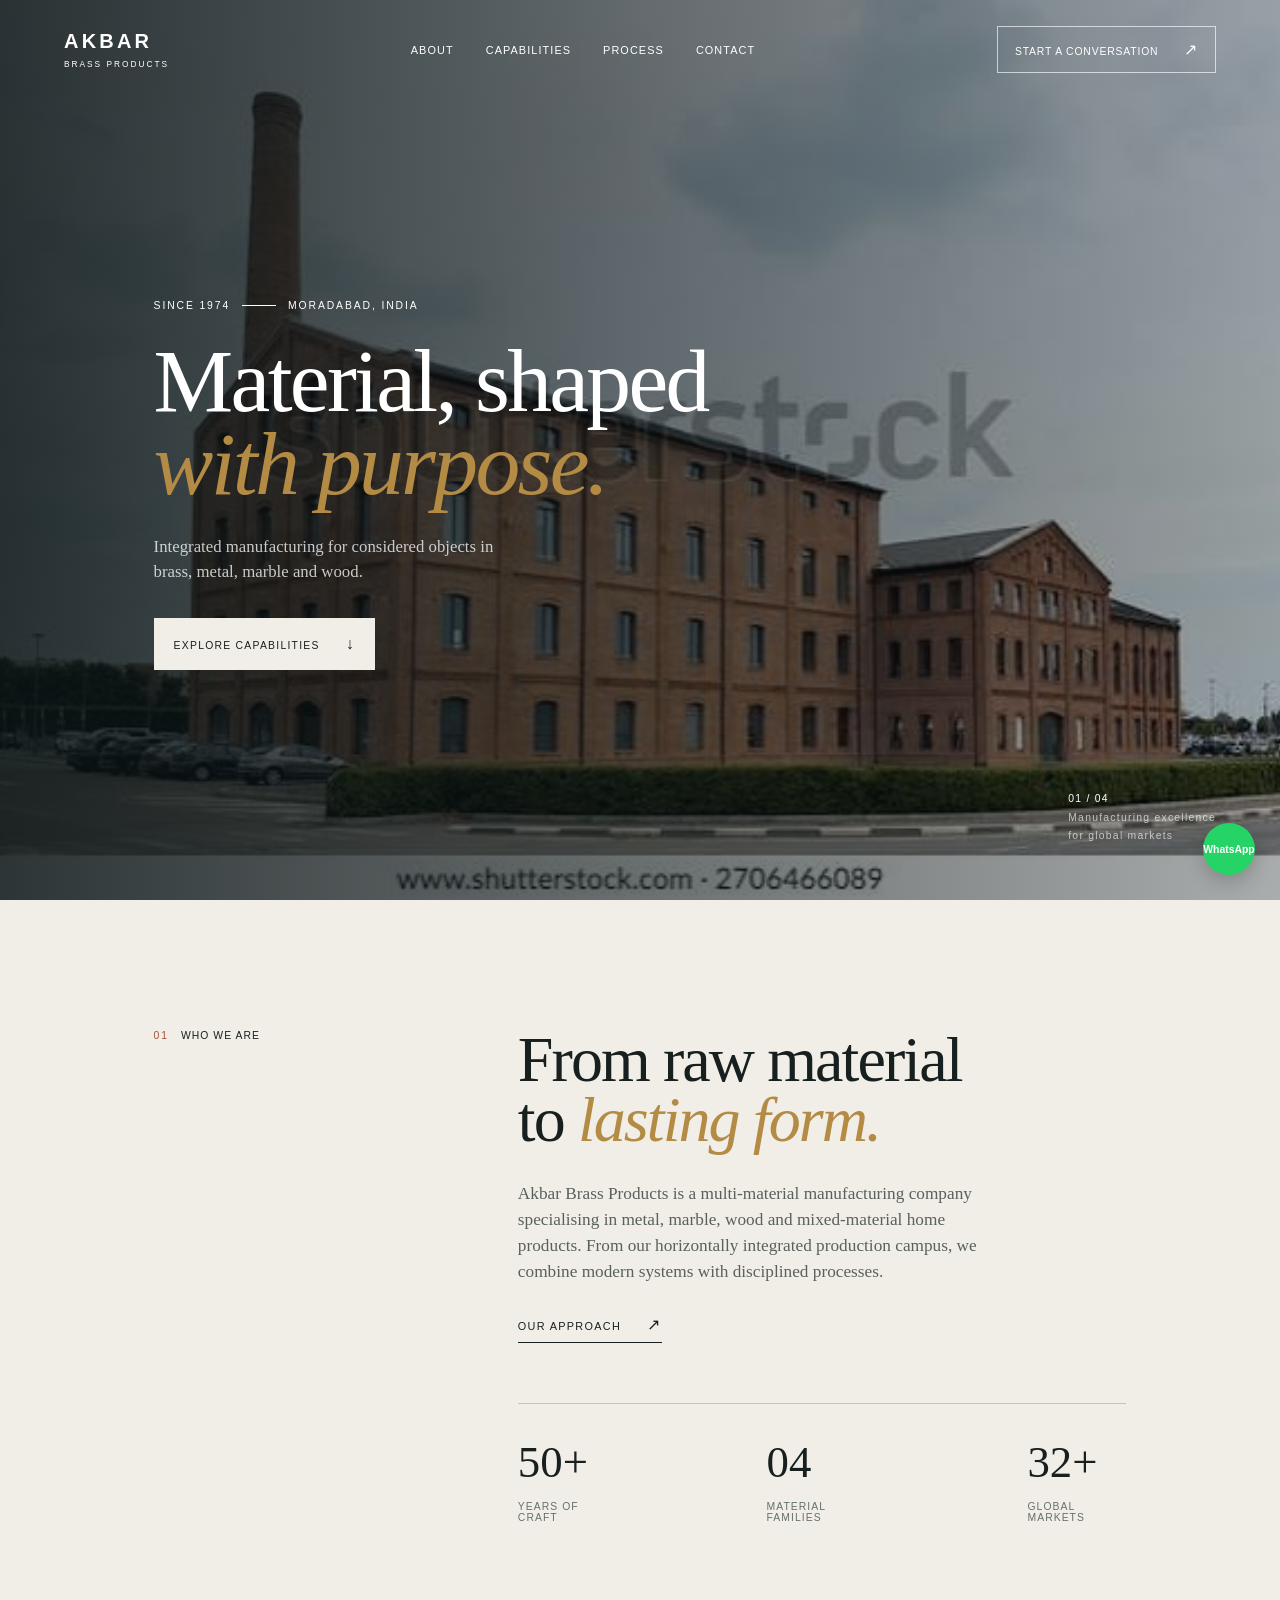
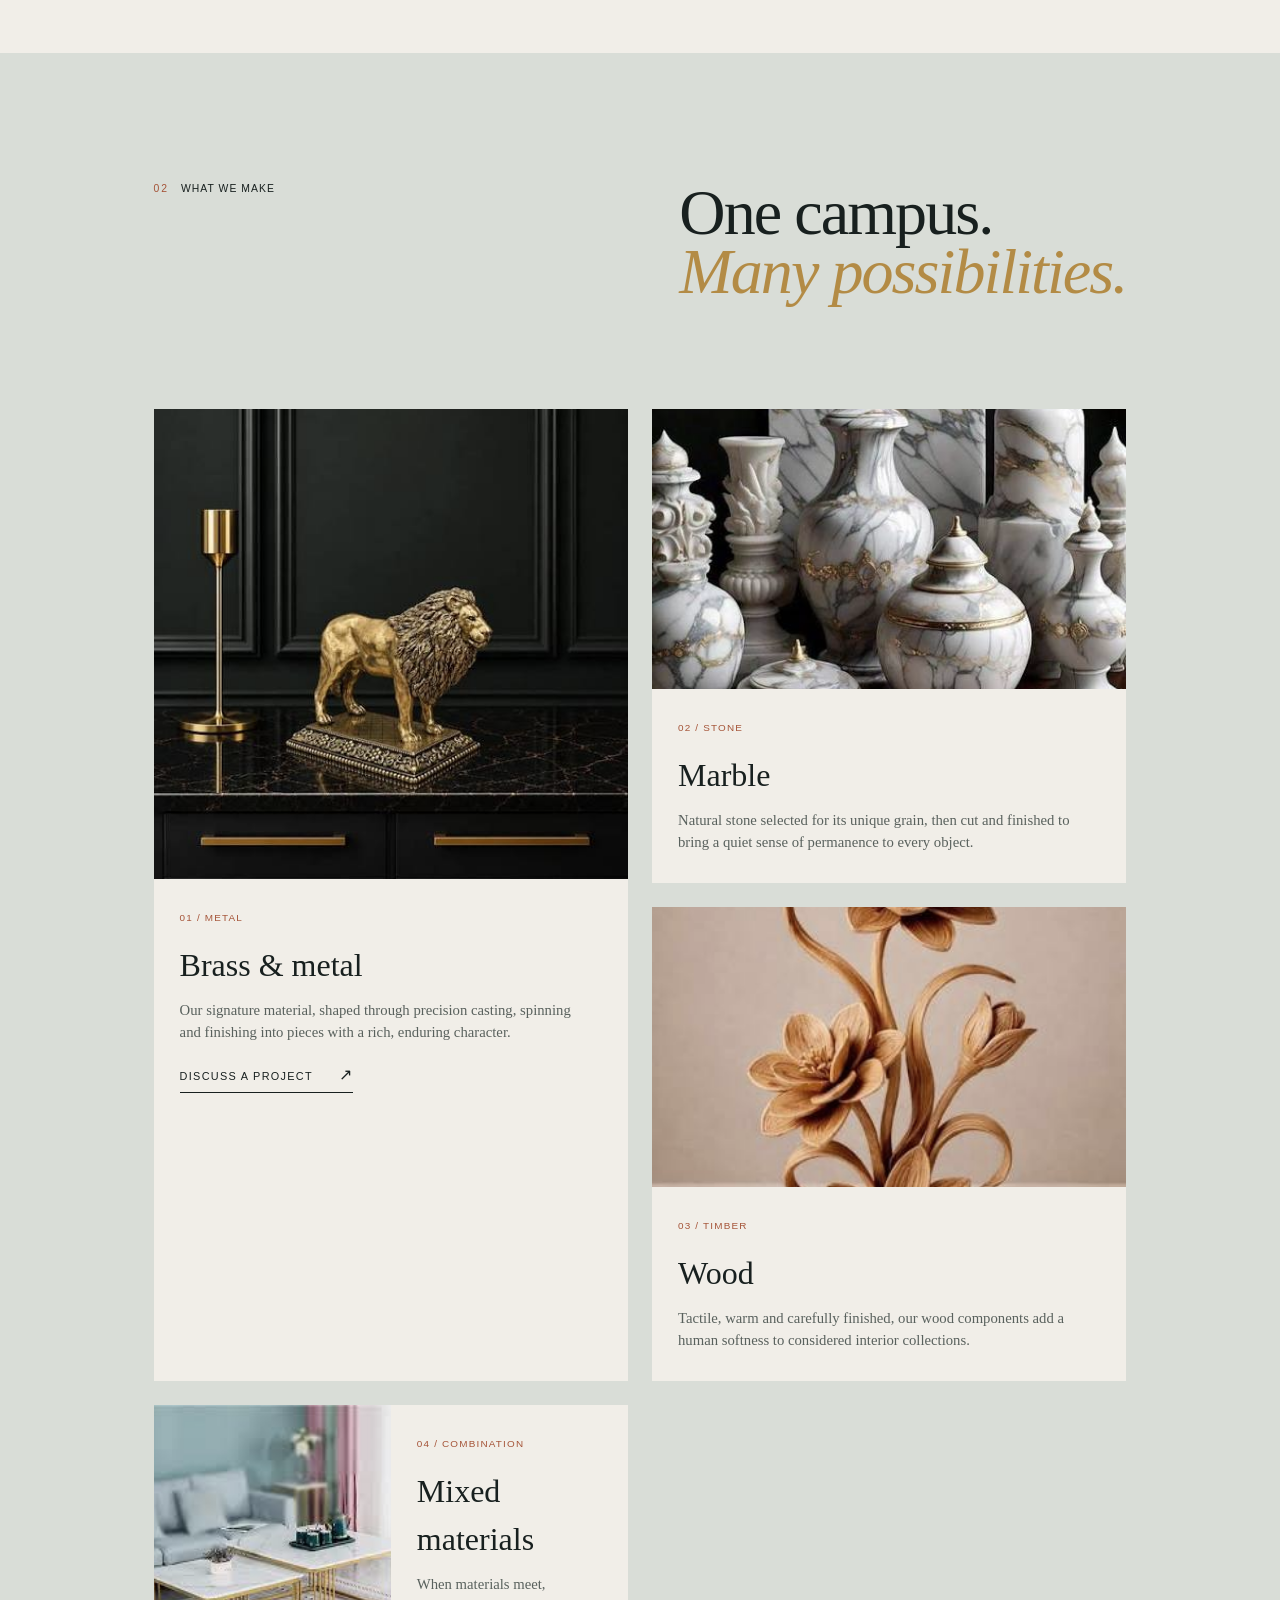
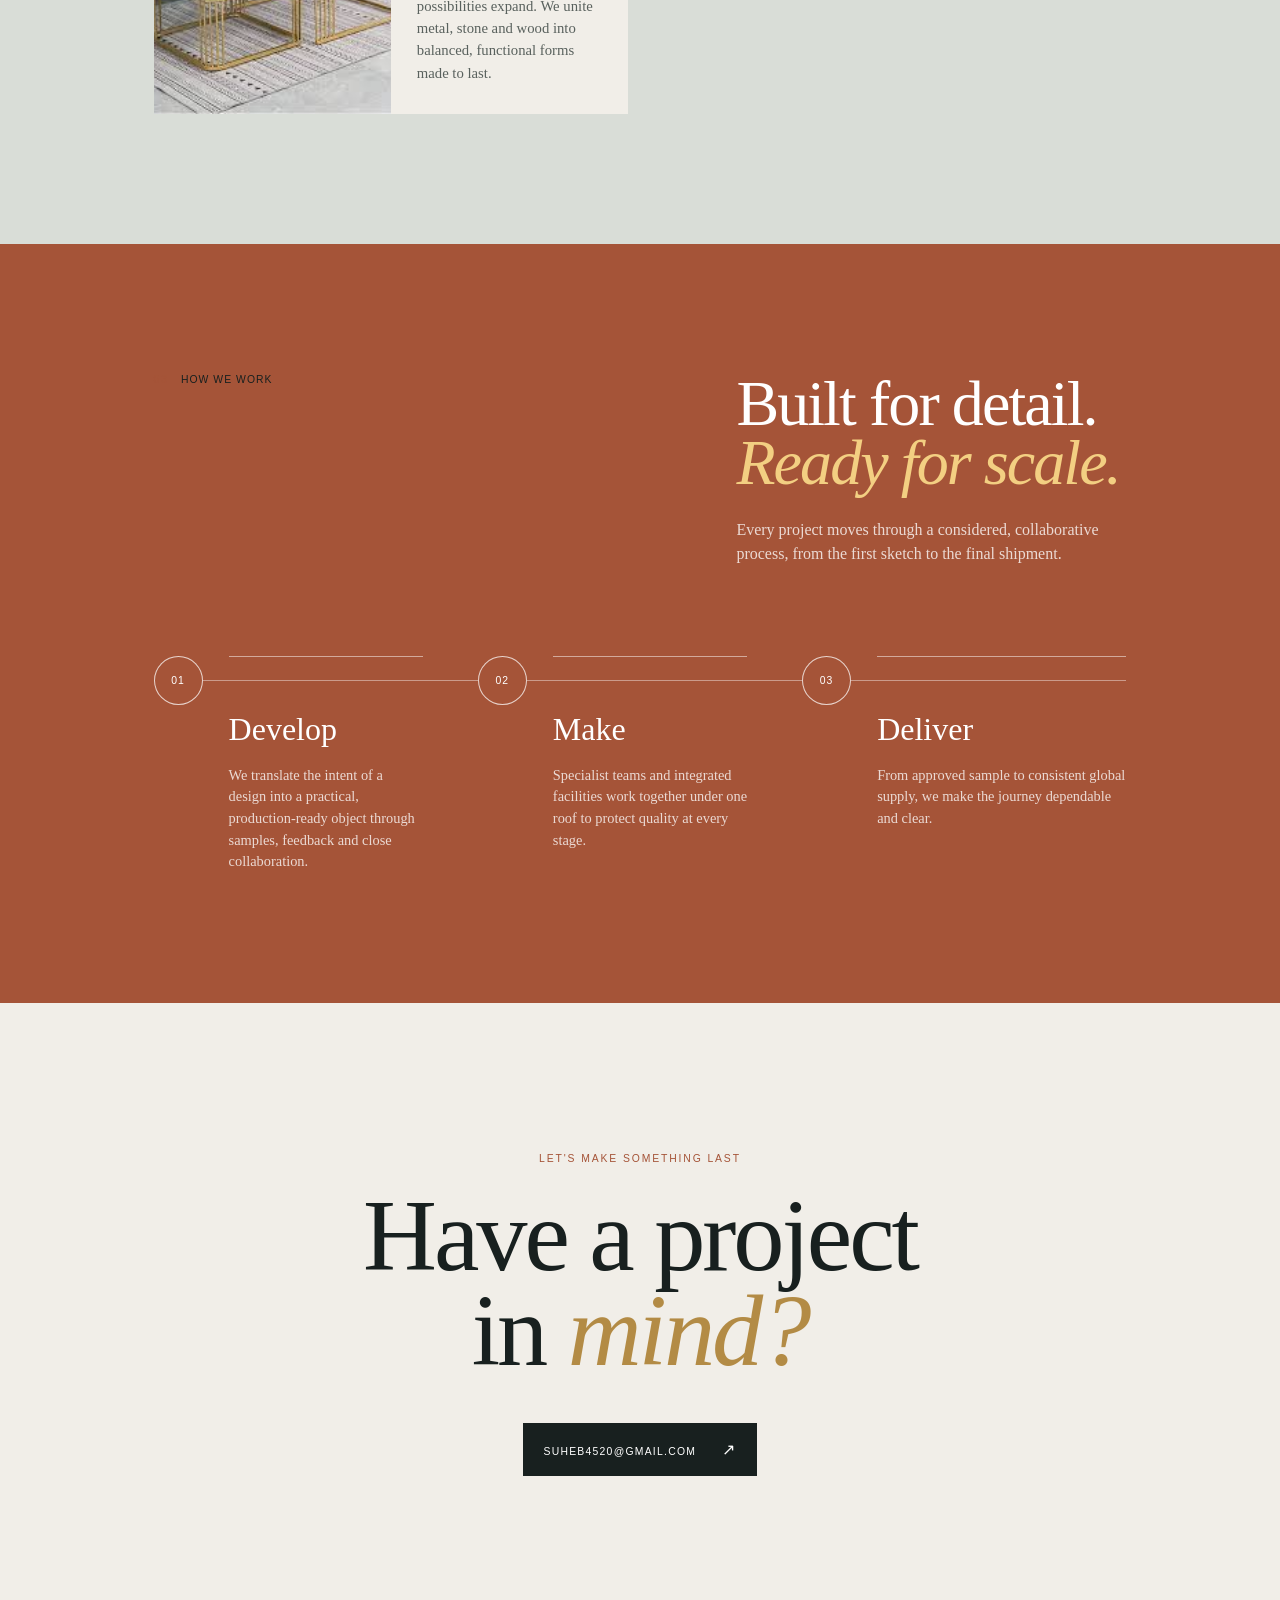
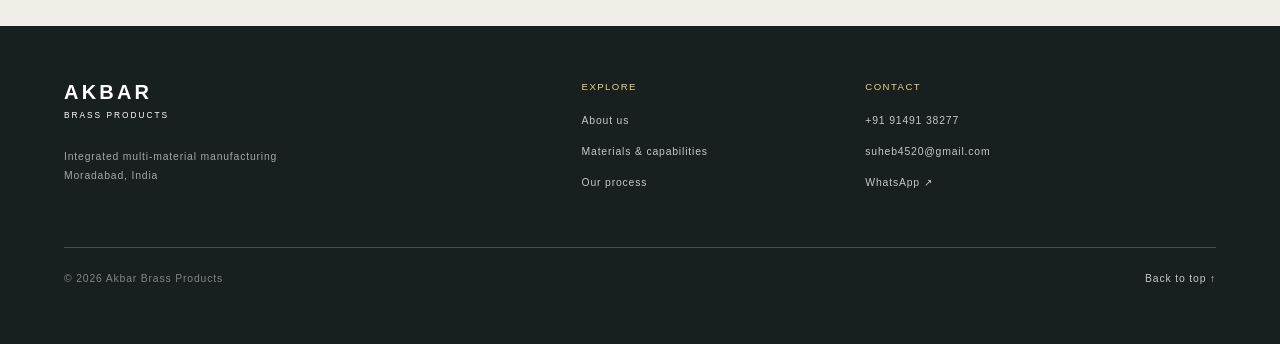
==== index.html @ ef3e4632 "Rename AK.html to index.html" ====
<!DOCTYPE html>
<html lang="en">
<head>
    <meta charset="UTF-8">
    <meta name="viewport" content="width=device-width, initial-scale=1.0">
    <meta name="description" content="Akbar Brass Products creates refined multi-material home products for global markets.">
    <title>Akbar Brass Products </title>
    <link rel="stylesheet" href="AK.css">
</head>
<body>
    <header class="site-header">
        <a class="logo" href="#top" aria-label="Akbar Brass Products home">
            <strong>AKBAR</strong>
            <span>BRASS PRODUCTS</span>
        </a>
        <nav class="site-nav" id="site-nav" aria-label="Primary navigation">
            <a href="#about">About</a>
            <a href="#capabilities">Capabilities</a>
            <a href="#process">Process</a>
            <a href="#contact">Contact</a>
        </nav>
        <a class="contact-button" href="#contact">Start a conversation <span aria-hidden="true">↗</span></a>
        <button class="menu-button" type="button" aria-label="Open navigation" aria-controls="site-nav" aria-expanded="false">
            <span></span><span></span>
        </button>
    </header>

    <main id="top">
        <section class="hero">
            <div class="hero-content">
                <p class="eyebrow">SINCE 1974 <span></span> MORADABAD, INDIA</p>
                <h1>Material, shaped<br><em>with purpose.</em></h1>
                <p class="hero-intro">Integrated manufacturing for considered objects in brass, metal, marble and wood.</p>
                <a class="button button-light" href="#capabilities">Explore capabilities <span aria-hidden="true">↓</span></a>
            </div>
            <p class="hero-note">01 / 04<br><span>Manufacturing excellence<br>for global markets</span></p>
        </section>

        <section class="intro section" id="about">
            <div class="section-label">01 <span>Who we are</span></div>
            <div class="intro-copy">
                <h2>From raw material<br>to <em>lasting form.</em></h2>
                <p>Akbar Brass Products is a multi-material manufacturing company specialising in metal, marble, wood and mixed-material home products. From our horizontally integrated production campus, we combine modern systems with disciplined processes.</p>
                <a class="text-link" href="#process">Our approach <span aria-hidden="true">↗</span></a>
            </div>
            <div class="stat-grid">
                <div><strong>50+</strong><span>Years of craft</span></div>
                <div><strong>04</strong><span>Material families</span></div>
                <div><strong>32+</strong><span>Global markets</span></div>
            </div>
        </section>

        <section class="capabilities section" id="capabilities">
            <div class="section-heading">
                <div class="section-label">02 <span>What we make</span></div>
                <h2>One campus.<br><em>Many possibilities.</em></h2>
            </div>
            <div class="material-grid">
                <article class="material-card material-card-featured">
                    <img src="brass%20material.jfif" alt="Polished brass material with a warm golden finish">
                    <div class="material-card-content"><span class="number">01 / METAL</span><h3>Brass &amp; metal</h3><p>Our signature material, shaped through precision casting, spinning and finishing into pieces with a rich, enduring character.</p><a class="text-link" href="#contact">Discuss a project <span aria-hidden="true">↗</span></a></div>
                </article>
                <article class="material-card">
                    <img src="marble.jfif" alt="Natural marble surface prepared for a home product">
                    <div class="material-card-content"><span class="number">02 / STONE</span><h3>Marble</h3><p>Natural stone selected for its unique grain, then cut and finished to bring a quiet sense of permanence to every object.</p></div>
                </article>
                <article class="material-card">
                    <img src="wood.jfif" alt="Warm wood material with a crafted natural grain">
                    <div class="material-card-content"><span class="number">03 / TIMBER</span><h3>Wood</h3><p>Tactile, warm and carefully finished, our wood components add a human softness to considered interior collections.</p></div>
                </article>
                <article class="material-card material-card-wide">
                    <img src="mixed.jfif" alt="Mixed material product combining brass, wood and stone">
                    <div class="material-card-content"><span class="number">04 / COMBINATION</span><h3>Mixed materials</h3><p>When materials meet, possibilities expand. We unite metal, stone and wood  into balanced, functional forms made to last.</p></div>
                </article>
            </div>
        </section>

        <section class="process section" id="process">
            <div class="process-heading">
                <div class="section-label">03 <span>How we work</span></div>
                <div class="process-title">
                    <h2>Built for detail.<br><em>Ready for scale.</em></h2>
                    <p>Every project moves through a considered, collaborative process, from the first sketch to the final shipment.</p>
                </div>
            </div>
            <ol class="process-steps">
                <li>
                    <span class="process-number">01</span>
                    <div><h3>Develop</h3><p>We translate the intent of a design into a practical, production-ready object through samples, feedback and close collaboration.</p></div>
                </li>
                <li>
                    <span class="process-number">02</span>
                    <div><h3>Make</h3><p>Specialist teams and integrated facilities work together under one roof to protect quality at every stage.</p></div>
                </li>
                <li>
                    <span class="process-number">03</span>
                    <div><h3>Deliver</h3><p>From approved sample to consistent global supply, we make the journey dependable and clear.</p></div>
                </li>
            </ol>
        </section>

        <section class="contact-section section" id="contact">
            <p class="eyebrow">LET'S MAKE SOMETHING LAST</p>
            <h2>Have a project<br>in <em>mind?</em></h2>
            <a class="button button-dark" href="mailto:suheb4520@gmail.com">suheb4520@gmail.com <span aria-hidden="true">↗</span></a>
        </section>
    </main>

    <footer>
        <div class="footer-top">
            <div class="footer-brand">
                <a class="logo" href="#top" aria-label="Return to Akbar Brass Products home"><strong>AKBAR</strong><span>BRASS PRODUCTS</span></a>
                <p>Integrated multi-material manufacturing<br>Moradabad, India</p>
            </div>
            <div class="footer-column">
                <span class="footer-label">Explore</span>
                <a href="#about">About us</a>
                <a href="#capabilities">Materials &amp; capabilities</a>
                <a href="#process">Our process</a>
            </div>
            <div class="footer-column">
                <span class="footer-label">Contact</span>
                <a href="tel:+919149138277">+91 91491 38277</a>
                <a href="mailto:suheb4520@gmail.com">suheb4520@gmail.com</a>
                <a href="https://wa.me/919149138277" target="_blank" rel="noopener">WhatsApp ↗</a>
            </div>
        </div>
        <div class="footer-bottom"><span>© 2026 Akbar Brass Products</span><a href="#top">Back to top ↑</a></div>
    </footer>
    <a class="whatsapp" href="https://wa.me/919149138277" target="_blank" rel="noopener" aria-label="Chat with Akbar Brass Products on WhatsApp">WhatsApp</a>
    <script src="AK.js"></script>
</body>
</html>
---- AK.css ----
* {
    margin: 0;
    padding: 0;
    box-sizing: border-box;
}
:root { --ink: #18201f; --cream: #f1eee8; --gold: #b38b45; --line: rgba(24, 32, 31, .2); --rust: #a55438; }
html { scroll-behavior: smooth; }
body {
    background: var(--cream);
    color: var(--ink);
    font-family: Georgia, serif;
    line-height: 1.5;
}
.site-header { position: absolute; z-index: 2; width: 100%; padding: 26px 5vw; display: flex; align-items: center; justify-content: space-between; color: white; }
a { color: inherit; text-decoration: none; }
.logo { display: flex; flex-direction: column; line-height: 1; letter-spacing: .12em; }
.logo strong { font: bold 1.25rem Arial, sans-serif; letter-spacing: .16em; }
.logo span { font: .52rem Arial, sans-serif; letter-spacing: .24em; margin-top: 6px; }
.site-nav { display: flex; gap: 32px; font: .68rem Arial, sans-serif; letter-spacing: .1em; text-transform: uppercase; }
.contact-button { border: 1px solid rgba(255,255,255,.65); padding: 13px 17px; font: .65rem Arial, sans-serif; letter-spacing: .08em; text-transform: uppercase; }
.contact-button span, .button span, .text-link span { margin-left: 22px; font-size: 1rem; }
.menu-button { display: none; background: none; border: 0; }
.hero { min-height: 100vh; display: flex; align-items: center; padding: 150px 12vw 80px; color: white; position: relative; background: linear-gradient(90deg, rgba(10,19,20,.86), rgba(10,19,20,.35)), url("factory.jfif") center/cover; }
.hero-content { max-width: 730px; animation: rise .8s ease both; }
.eyebrow, .section-label { display: flex; align-items: center; gap: 12px; font: .65rem Arial, sans-serif; letter-spacing: .18em; text-transform: uppercase; }
.eyebrow span { width: 34px; height: 1px; background: currentColor; }                       
h1, h2 { font-size: clamp(3.4rem, 7vw, 7.5rem); line-height: .93; font-weight: 400; letter-spacing: -.03em; }
em { color: var(--gold); font-style: italic; }
.hero h1 { margin: 28px 0; }
.hero-intro { max-width: 340px; color: rgba(255,255,255,.76); font-size: 1.05rem; }
.button { display: inline-block; padding: 17px 20px; margin-top: 34px; font: .65rem Arial, sans-serif; letter-spacing: .12em; text-transform: uppercase; }
.button-light { background: var(--cream); color: var(--ink); }
.button-dark { background: var(--ink); color: white; }
.hero-note { position: absolute; right: 5vw; bottom: 54px; font: .65rem/1.8 Arial, sans-serif; letter-spacing: .12em; }
.hero-note span { color: rgba(255,255,255,.65); }
.section { padding: 130px 12vw; }
.intro { display: grid; grid-template-columns: 1fr 2fr; gap: 60px; background: var(--cream); }
.section-label { color: var(--rust); align-items: baseline; }.section-label span { color: var(--ink); letter-spacing: .1em; }
.intro-copy h2, .section-heading h2, .process-heading h2 { font-size: clamp(2.8rem, 5vw, 5.5rem); margin-bottom: 32px; }
.intro-copy p { max-width: 480px; color: #59615d; font-size: 1.08rem; }.text-link { display: inline-block; margin-top: 30px; border-bottom: 1px solid var(--ink); padding-bottom: 8px; font: .68rem Arial, sans-serif; letter-spacing: .12em; text-transform: uppercase; }.stat-grid { grid-column: 2; display: flex; gap: 12vw; border-top: 1px solid var(--line); padding-top: 25px; }.stat-grid div { display: flex; flex-direction: column; }.stat-grid strong { font-size: 2.8rem; font-weight: 400; }.stat-grid span { color: #66706a; font: .65rem Arial, sans-serif; letter-spacing: .1em; text-transform: uppercase; margin-top: 5px; }
.capabilities { background: #d9ddd7; }.section-heading { display: flex; justify-content: space-between; align-items: flex-start; margin-bottom: 75px; }.material-grid { display: grid; grid-template-columns: repeat(2, 1fr); gap: 24px; }.material-card { background: var(--cream); }.material-card img { display: block; width: 100%; height: 280px; object-fit: cover; filter: saturate(.8); transition: transform .5s ease; }.material-card:hover img { transform: scale(1.03); }.material-card-content { padding: 25px 26px 30px; }.material-card .number { color: var(--rust); font: .62rem Arial, sans-serif; letter-spacing: .12em; }.material-card h3 { font-size: 2rem; font-weight: 400; margin: 13px 0 10px; }.material-card p { max-width: 410px; color: #59615d; font-size: .92rem; }.material-card-featured { grid-row: span 2; }.material-card-featured img { height: 470px; }.material-card-wide { display: grid; grid-template-columns: 1fr 1fr; }.material-card-wide img { height: 100%; min-height: 280px; }.material-card .text-link { margin-top: 22px; }.process { background: var(--rust); color: white; }.process-heading { display: flex; justify-content: space-between; }.process h2 em { color: #f3cf82; }.process-steps { display: grid; grid-template-columns: repeat(3, 1fr); gap: 45px; margin-top: 100px; }.process-steps div { border-top: 1px solid rgba(255,255,255,.5); padding-top: 20px; }.process-steps span { font: .65rem Arial, sans-serif; }.process-steps h3 { font-size: 2rem; font-weight: 400; margin: 25px 0 10px; }.process-steps p { max-width: 240px; color: rgba(255,255,255,.76); font-size: .9rem; }.contact-section { text-align: center; padding-top: 150px; padding-bottom: 150px; }.contact-section .eyebrow { justify-content: center; color: var(--rust); }.contact-section h2 { margin-top: 24px; font-size: clamp(3.5rem, 8vw, 8rem); }.contact-section .button { margin-top: 45px; }footer { background: var(--ink); color: white; padding: 55px 5vw; display: flex; justify-content: space-between; align-items: flex-start; font: .65rem/1.8 Arial, sans-serif; letter-spacing: .08em; }footer p { color: rgba(255,255,255,.6); }.whatsapp { position: fixed; right: 25px; bottom: 25px; z-index: 4; display: grid; place-items: center; width: 52px; height: 52px; border-radius: 50%; background: #25d366; color: white; font: bold .65rem Arial, sans-serif; box-shadow: 0 6px 20px rgba(0,0,0,.2); }
@keyframes rise { from { opacity: 0; transform: translateY(25px); } to { opacity: 1; transform: none; } }
@media (max-width: 700px) { .site-header { padding: 20px; }.site-nav { display: none; position: absolute; top: 75px; left: 20px; right: 20px; flex-direction: column; gap: 18px; padding: 22px; background: var(--ink); }.site-nav.open { display: flex; }.contact-button { display: none; }.menu-button { display: flex; flex-direction: column; gap: 6px; cursor: pointer; }.menu-button span { display: block; width: 25px; height: 1px; background: white; }.hero { min-height: 90vh; padding: 140px 7vw 80px; }.hero-note { display: none; }.section { padding: 80px 7vw; }.intro, .section-heading, .process-heading { display: block; }.intro-copy { margin-top: 50px; }.stat-grid { grid-column: auto; margin-top: 70px; gap: 10vw; }.stat-grid strong { font-size: 2rem; }.material-grid { grid-template-columns: 1fr; }.material-card-featured { grid-row: auto; }.material-card-featured img, .material-card img { height: 280px; }.material-card-wide { display: block; }.material-card-wide img { min-height: 0; }.process-steps { grid-template-columns: 1fr; gap: 35px; margin-top: 65px; }.contact-section h2 { font-size: 3.6rem; }footer { flex-direction: column; gap: 28px; } }

footer { display: block; }
.footer-top { display: grid; grid-template-columns: 2fr 1fr 1.5fr; gap: 50px; width: 100%; padding-bottom: 55px; border-bottom: 1px solid rgba(255,255,255,.2); }
.footer-brand p { margin-top: 28px; color: rgba(255,255,255,.6); }
.footer-column { display: flex; flex-direction: column; align-items: flex-start; gap: 12px; }
.footer-column a { color: rgba(255,255,255,.75); transition: color .25s ease; }
.footer-column a:hover, .footer-bottom a:hover { color: #f3cf82; }
.footer-label { margin-bottom: 8px; color: #f3cf82; font: .6rem Arial, sans-serif; letter-spacing: .15em; text-transform: uppercase; }
.footer-bottom { display: flex; justify-content: space-between; width: 100%; padding-top: 22px; color: rgba(255,255,255,.45); }
.footer-bottom a { color: rgba(255,255,255,.75); }
@media (max-width: 700px) {
    footer { gap: 28px; }
    .footer-top { grid-template-columns: 1fr; gap: 35px; padding-bottom: 35px; }
    .footer-bottom { flex-direction: column; gap: 12px; }
}

/* Process timeline */
.process-title { max-width: 660px; }
.process-title h2 { margin-bottom: 25px; }
.process-title > p { max-width: 390px; color: rgba(255,255,255,.78); font-size: 1rem; }
.process-steps { list-style: none; position: relative; gap: 0; margin-top: 90px; }
.process-steps::before { content: ""; position: absolute; top: 24px; left: 0; right: 0; height: 1px; background: rgba(255,255,255,.42); }
.process-steps li { position: relative; display: grid; grid-template-columns: 50px 1fr; gap: 25px; padding-right: 55px; }
.process-steps li:last-child { padding-right: 0; }
.process-number { position: relative; z-index: 1; display: grid; place-items: center; width: 49px; height: 49px; border: 1px solid rgba(255,255,255,.75); border-radius: 50%; background: var(--rust); font: .65rem Arial, sans-serif; letter-spacing: .1em; }
.process-steps h3 { margin: 28px 0 12px; font-size: 2rem; font-weight: 400; }
.process-steps p { max-width: 290px; color: rgba(255,255,255,.78); font-size: .9rem; }
@media (max-width: 700px) {
    .process-title { margin-top: 45px; }
    .process-steps { margin-top: 65px; }
    .process-steps::before { top: 0; bottom: 0; left: 24px; right: auto; width: 1px; height: auto; }
    .process-steps li, .process-steps li:last-child { grid-template-columns: 49px 1fr; padding: 0 0 42px; gap: 20px; }
    .process-steps li:last-child { padding-bottom: 0; }
    .process-steps h3 { margin: 10px 0 8px; font-size: 1.7rem; }
}
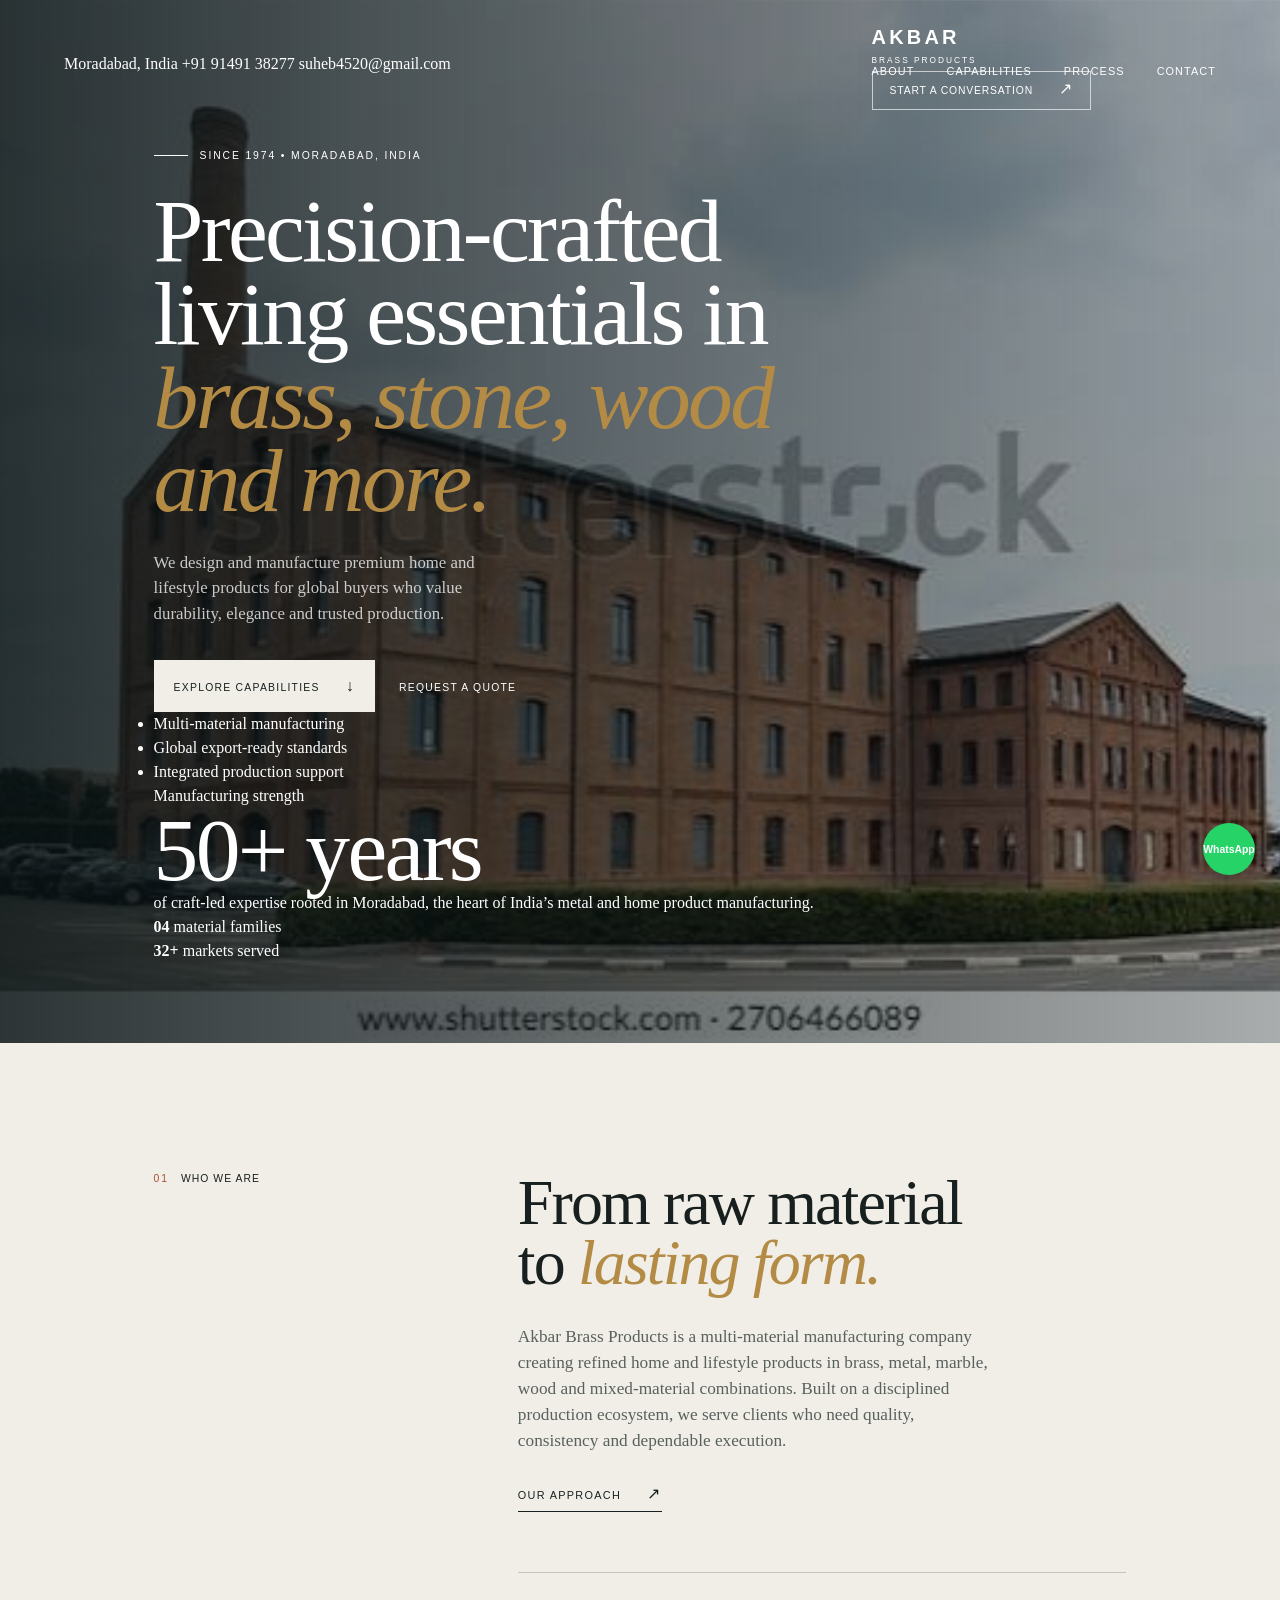
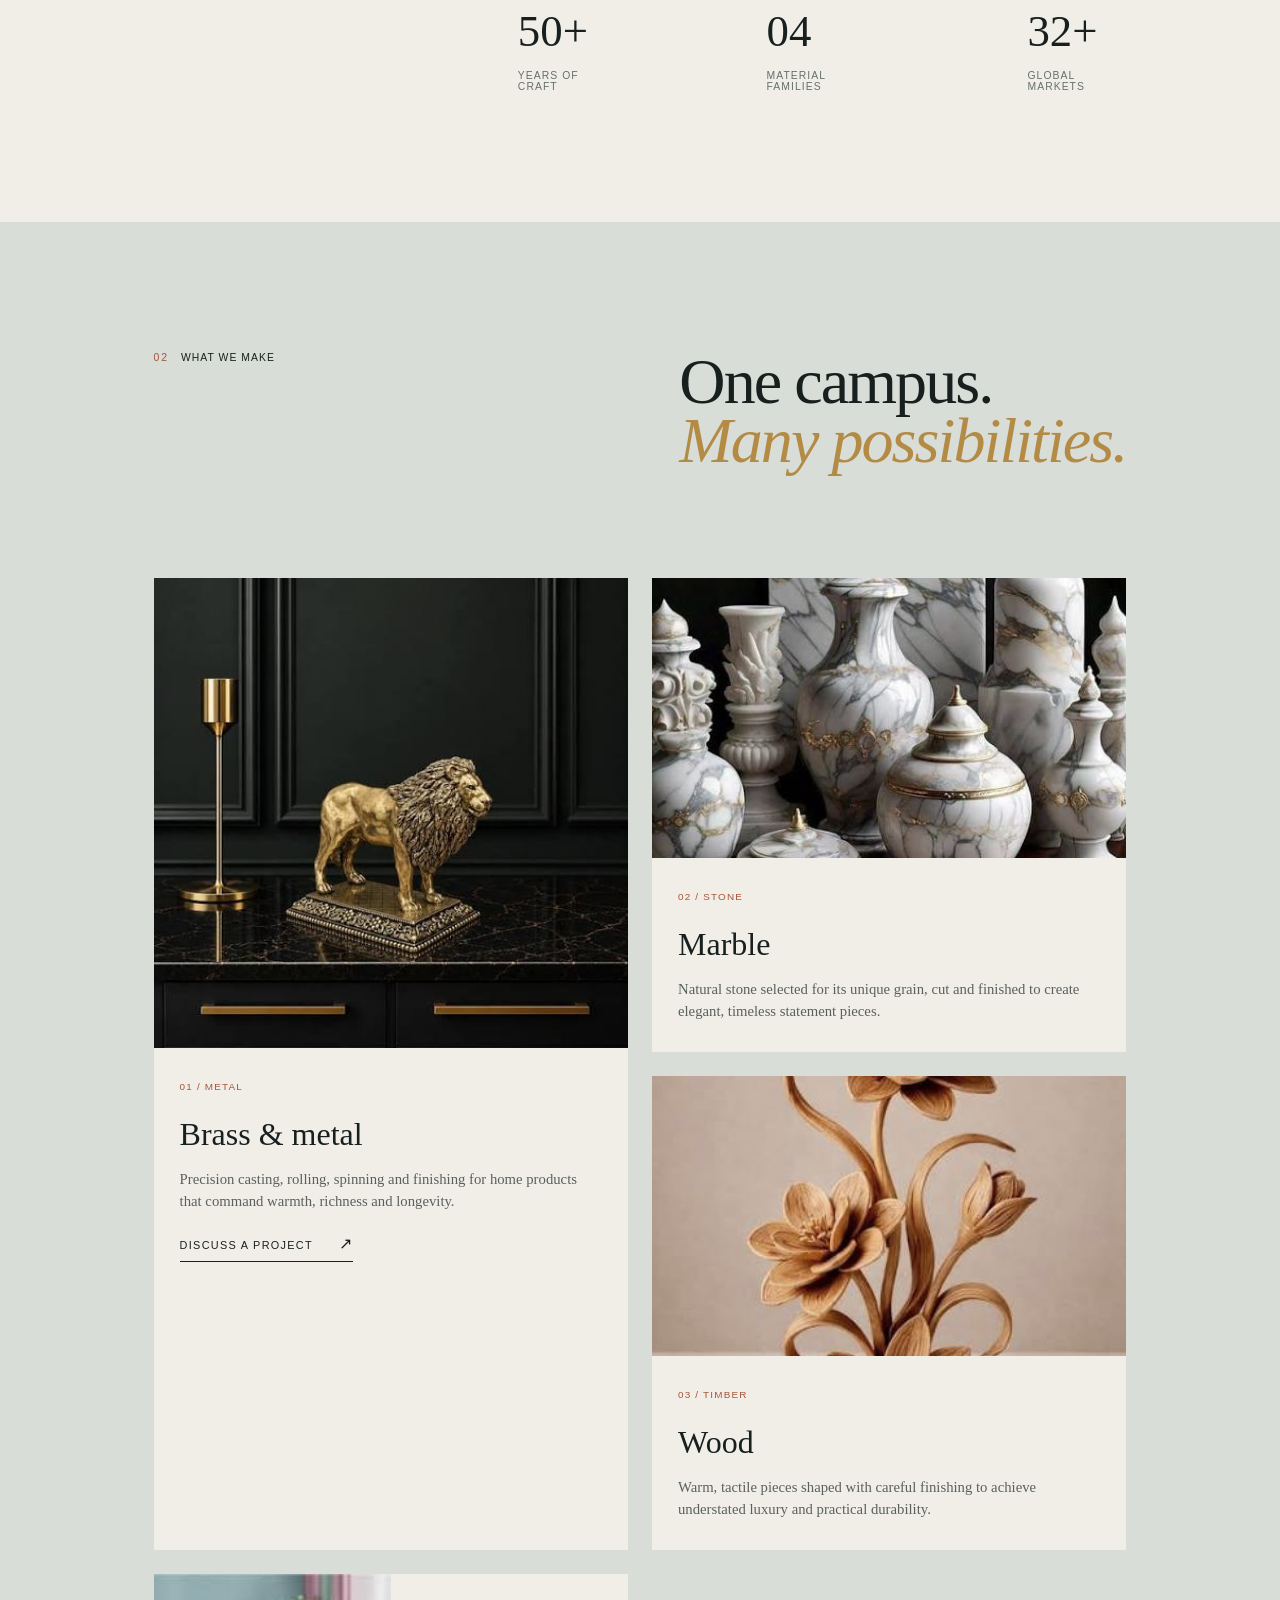
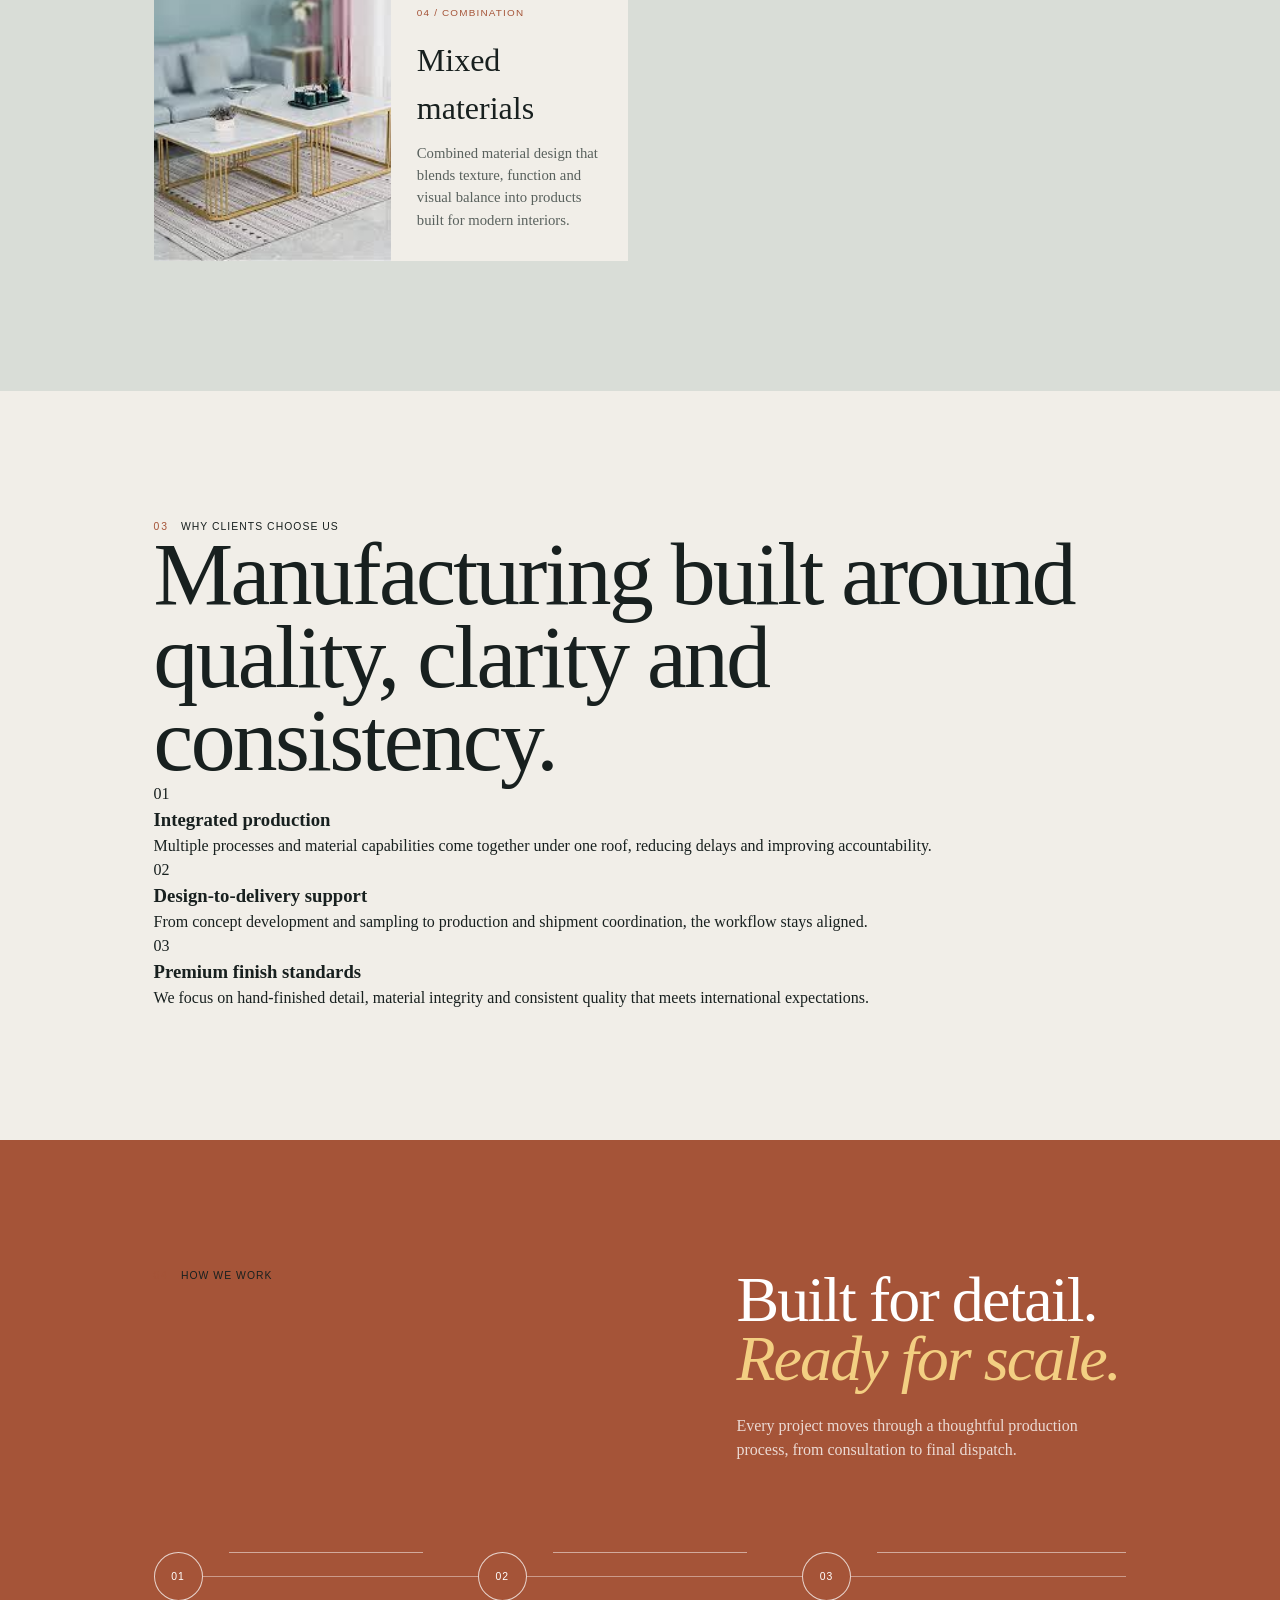
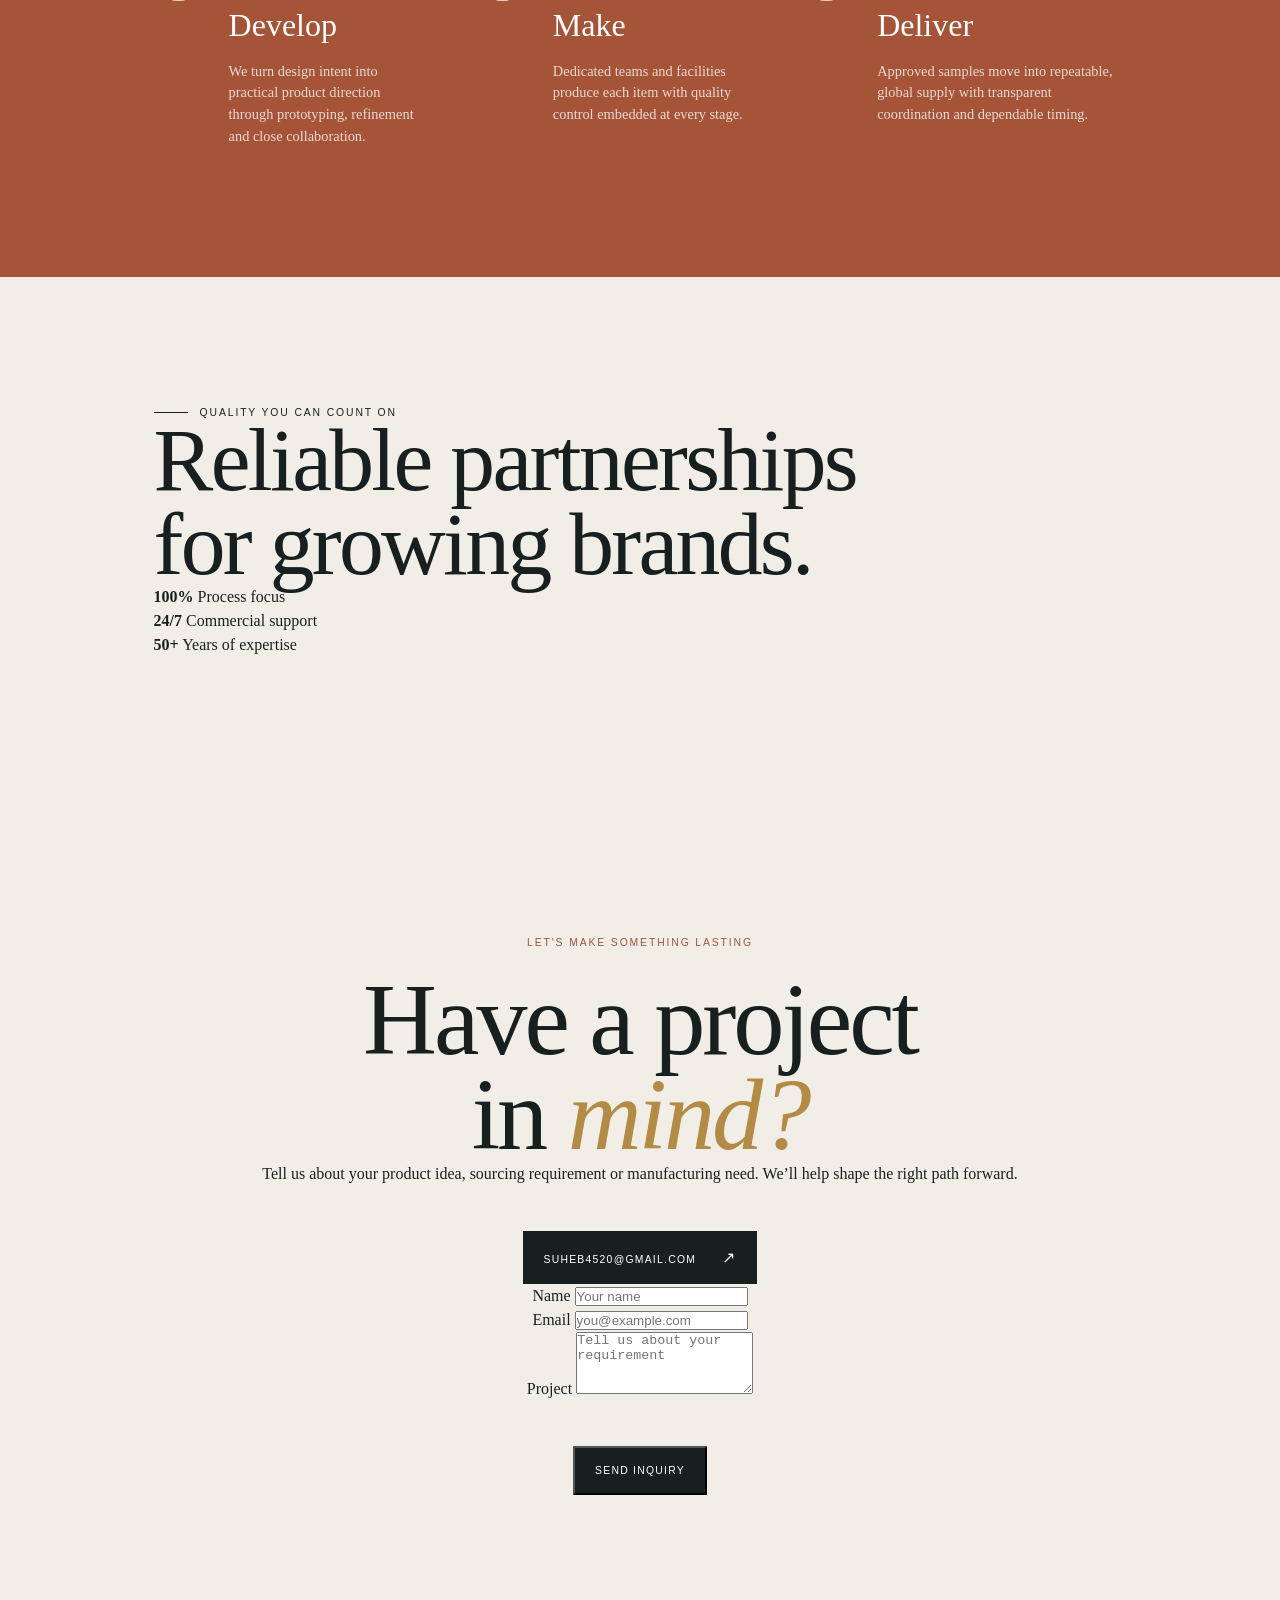
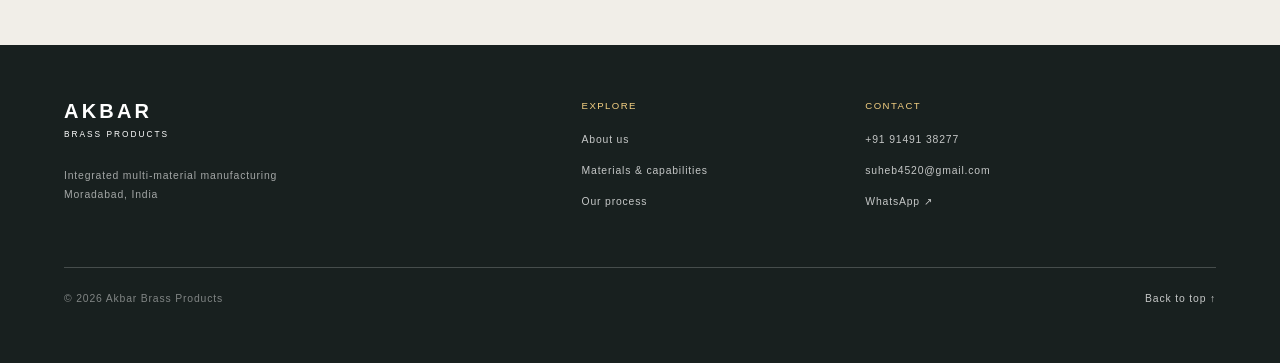
==== commit b1ed2f15: "Move website to docs" ====
--- a/index.html
+++ b/index.html
@@ -9,38 +9,81 @@
 </head>
 <body>
     <header class="site-header">
-        <a class="logo" href="#top" aria-label="Akbar Brass Products home">
-            <strong>AKBAR</strong>
-            <span>BRASS PRODUCTS</span>
-        </a>
-        <nav class="site-nav" id="site-nav" aria-label="Primary navigation">
-            <a href="#about">About</a>
-            <a href="#capabilities">Capabilities</a>
-            <a href="#process">Process</a>
-            <a href="#contact">Contact</a>
-        </nav>
-        <a class="contact-button" href="#contact">Start a conversation <span aria-hidden="true">↗</span></a>
-        <button class="menu-button" type="button" aria-label="Open navigation" aria-controls="site-nav" aria-expanded="false">
-            <span></span><span></span>
-        </button>
+        <div class="topbar">
+            <div class="topbar-inner">
+                <span>Moradabad, India</span>
+                <a href="tel:+919149138277">+91 91491 38277</a>
+                <a href="mailto:suheb4520@gmail.com">suheb4520@gmail.com</a>
+            </div>
+        </div>
+
+        <div class="nav-shell">
+            <a class="logo" href="#top" aria-label="Akbar Brass Products home">
+                <strong>AKBAR</strong>
+                <span>BRASS PRODUCTS</span>
+            </a>
+
+            <nav class="site-nav" id="site-nav" aria-label="Primary navigation">
+                <a href="#about">About</a>
+                <a href="#capabilities">Capabilities</a>
+                <a href="#process">Process</a>
+                <a href="#contact">Contact</a>
+            </nav>
+
+            <a class="contact-button" href="#contact">Start a conversation <span aria-hidden="true">↗</span></a>
+
+            <button class="menu-button" type="button" aria-label="Open navigation" aria-controls="site-nav" aria-expanded="false">
+                <span></span><span></span>
+            </button>
+        </div>
     </header>
 
     <main id="top">
         <section class="hero">
-            <div class="hero-content">
-                <p class="eyebrow">SINCE 1974 <span></span> MORADABAD, INDIA</p>
-                <h1>Material, shaped<br><em>with purpose.</em></h1>
-                <p class="hero-intro">Integrated manufacturing for considered objects in brass, metal, marble and wood.</p>
-                <a class="button button-light" href="#capabilities">Explore capabilities <span aria-hidden="true">↓</span></a>
-            </div>
-            <p class="hero-note">01 / 04<br><span>Manufacturing excellence<br>for global markets</span></p>
+            <div class="hero-grid">
+                <div class="hero-content">
+                    <p class="eyebrow"><span></span> Since 1974 • Moradabad, India</p>
+                    <h1>Precision-crafted living essentials in <em>brass, stone, wood and more.</em></h1>
+                    <p class="hero-intro">We design and manufacture premium home and lifestyle products for global buyers who value durability, elegance and trusted production.</p>
+
+                    <div class="hero-actions">
+                        <a class="button button-light" href="#capabilities">Explore capabilities <span aria-hidden="true">↓</span></a>
+                        <a class="button button-ghost" href="#contact">Request a quote</a>
+                    </div>
+
+                    <ul class="hero-points" aria-label="Key strengths">
+                        <li>Multi-material manufacturing</li>
+                        <li>Global export-ready standards</li>
+                        <li>Integrated production support</li>
+                    </ul>
+                </div>
+
+                <div class="hero-panel" aria-label="Company overview">
+                    <div class="panel-card panel-card-primary">
+                        <p class="panel-label">Manufacturing strength</p>
+                        <h2>50+ years</h2>
+                        <p>of craft-led expertise rooted in Moradabad, the heart of India’s metal and home product manufacturing.</p>
+                    </div>
+
+                    <div class="panel-card panel-card-secondary">
+                        <div>
+                            <strong>04</strong>
+                            <span>material families</span>
+                        </div>
+                        <div>
+                            <strong>32+</strong>
+                            <span>markets served</span>
+                        </div>
+                    </div>
+                </div>
+            </div>
         </section>
 
         <section class="intro section" id="about">
             <div class="section-label">01 <span>Who we are</span></div>
             <div class="intro-copy">
                 <h2>From raw material<br>to <em>lasting form.</em></h2>
-                <p>Akbar Brass Products is a multi-material manufacturing company specialising in metal, marble, wood and mixed-material home products. From our horizontally integrated production campus, we combine modern systems with disciplined processes.</p>
+                <p>Akbar Brass Products is a multi-material manufacturing company creating refined home and lifestyle products in brass, metal, marble, wood and mixed-material combinations. Built on a disciplined production ecosystem, we serve clients who need quality, consistency and dependable execution.</p>
                 <a class="text-link" href="#process">Our approach <span aria-hidden="true">↗</span></a>
             </div>
             <div class="stat-grid">
@@ -55,69 +98,175 @@
                 <div class="section-label">02 <span>What we make</span></div>
                 <h2>One campus.<br><em>Many possibilities.</em></h2>
             </div>
+
             <div class="material-grid">
                 <article class="material-card material-card-featured">
                     <img src="brass%20material.jfif" alt="Polished brass material with a warm golden finish">
-                    <div class="material-card-content"><span class="number">01 / METAL</span><h3>Brass &amp; metal</h3><p>Our signature material, shaped through precision casting, spinning and finishing into pieces with a rich, enduring character.</p><a class="text-link" href="#contact">Discuss a project <span aria-hidden="true">↗</span></a></div>
-                </article>
+                    <div class="material-card-content">
+                        <span class="number">01 / METAL</span>
+                        <h3>Brass &amp; metal</h3>
+                        <p>Precision casting, rolling, spinning and finishing for home products that command warmth, richness and longevity.</p>
+                        <a class="text-link" href="#contact">Discuss a project <span aria-hidden="true">↗</span></a>
+                    </div>
+                </article>
+
                 <article class="material-card">
                     <img src="marble.jfif" alt="Natural marble surface prepared for a home product">
-                    <div class="material-card-content"><span class="number">02 / STONE</span><h3>Marble</h3><p>Natural stone selected for its unique grain, then cut and finished to bring a quiet sense of permanence to every object.</p></div>
-                </article>
+                    <div class="material-card-content">
+                        <span class="number">02 / STONE</span>
+                        <h3>Marble</h3>
+                        <p>Natural stone selected for its unique grain, cut and finished to create elegant, timeless statement pieces.</p>
+                    </div>
+                </article>
+
                 <article class="material-card">
                     <img src="wood.jfif" alt="Warm wood material with a crafted natural grain">
-                    <div class="material-card-content"><span class="number">03 / TIMBER</span><h3>Wood</h3><p>Tactile, warm and carefully finished, our wood components add a human softness to considered interior collections.</p></div>
-                </article>
+                    <div class="material-card-content">
+                        <span class="number">03 / TIMBER</span>
+                        <h3>Wood</h3>
+                        <p>Warm, tactile pieces shaped with careful finishing to achieve understated luxury and practical durability.</p>
+                    </div>
+                </article>
+
                 <article class="material-card material-card-wide">
                     <img src="mixed.jfif" alt="Mixed material product combining brass, wood and stone">
-                    <div class="material-card-content"><span class="number">04 / COMBINATION</span><h3>Mixed materials</h3><p>When materials meet, possibilities expand. We unite metal, stone and wood  into balanced, functional forms made to last.</p></div>
+                    <div class="material-card-content">
+                        <span class="number">04 / COMBINATION</span>
+                        <h3>Mixed materials</h3>
+                        <p>Combined material design that blends texture, function and visual balance into products built for modern interiors.</p>
+                    </div>
+                </article>
+            </div>
+        </section>
+
+        <section class="features section">
+            <div class="feature-header">
+                <div class="section-label">03 <span>Why clients choose us</span></div>
+                <h2>Manufacturing built around quality, clarity and consistency.</h2>
+            </div>
+
+            <div class="feature-grid">
+                <article>
+                    <span>01</span>
+                    <h3>Integrated production</h3>
+                    <p>Multiple processes and material capabilities come together under one roof, reducing delays and improving accountability.</p>
+                </article>
+                <article>
+                    <span>02</span>
+                    <h3>Design-to-delivery support</h3>
+                    <p>From concept development and sampling to production and shipment coordination, the workflow stays aligned.</p>
+                </article>
+                <article>
+                    <span>03</span>
+                    <h3>Premium finish standards</h3>
+                    <p>We focus on hand-finished detail, material integrity and consistent quality that meets international expectations.</p>
                 </article>
             </div>
         </section>
 
         <section class="process section" id="process">
             <div class="process-heading">
-                <div class="section-label">03 <span>How we work</span></div>
+                <div class="section-label">04 <span>How we work</span></div>
                 <div class="process-title">
                     <h2>Built for detail.<br><em>Ready for scale.</em></h2>
-                    <p>Every project moves through a considered, collaborative process, from the first sketch to the final shipment.</p>
-                </div>
-            </div>
+                    <p>Every project moves through a thoughtful production process, from consultation to final dispatch.</p>
+                </div>
+            </div>
+
             <ol class="process-steps">
                 <li>
                     <span class="process-number">01</span>
-                    <div><h3>Develop</h3><p>We translate the intent of a design into a practical, production-ready object through samples, feedback and close collaboration.</p></div>
+                    <div>
+                        <h3>Develop</h3>
+                        <p>We turn design intent into practical product direction through prototyping, refinement and close collaboration.</p>
+                    </div>
                 </li>
                 <li>
                     <span class="process-number">02</span>
-                    <div><h3>Make</h3><p>Specialist teams and integrated facilities work together under one roof to protect quality at every stage.</p></div>
+                    <div>
+                        <h3>Make</h3>
+                        <p>Dedicated teams and facilities produce each item with quality control embedded at every stage.</p>
+                    </div>
                 </li>
                 <li>
                     <span class="process-number">03</span>
-                    <div><h3>Deliver</h3><p>From approved sample to consistent global supply, we make the journey dependable and clear.</p></div>
+                    <div>
+                        <h3>Deliver</h3>
+                        <p>Approved samples move into repeatable, global supply with transparent coordination and dependable timing.</p>
+                    </div>
                 </li>
             </ol>
         </section>
 
+        <section class="trust section">
+            <div class="trust-grid">
+                <div class="trust-copy">
+                    <p class="eyebrow"><span></span> Quality you can count on</p>
+                    <h2>Reliable partnerships<br>for growing brands.</h2>
+                </div>
+
+                <div class="trust-stats">
+                    <div>
+                        <strong>100%</strong>
+                        <span>Process focus</span>
+                    </div>
+                    <div>
+                        <strong>24/7</strong>
+                        <span>Commercial support</span>
+                    </div>
+                    <div>
+                        <strong>50+</strong>
+                        <span>Years of expertise</span>
+                    </div>
+                </div>
+            </div>
+        </section>
+
         <section class="contact-section section" id="contact">
-            <p class="eyebrow">LET'S MAKE SOMETHING LAST</p>
-            <h2>Have a project<br>in <em>mind?</em></h2>
-            <a class="button button-dark" href="mailto:suheb4520@gmail.com">suheb4520@gmail.com <span aria-hidden="true">↗</span></a>
+            <div class="contact-shell">
+                <div class="contact-copy">
+                    <p class="eyebrow">Let's make something lasting</p>
+                    <h2>Have a project<br>in <em>mind?</em></h2>
+                    <p>Tell us about your product idea, sourcing requirement or manufacturing need. We’ll help shape the right path forward.</p>
+                    <a class="button button-dark" href="mailto:suheb4520@gmail.com">suheb4520@gmail.com <span aria-hidden="true">↗</span></a>
+                </div>
+
+                <form class="contact-form" action="#" method="post">
+                    <div class="field-group">
+                        <label for="name">Name</label>
+                        <input id="name" type="text" name="name" placeholder="Your name" />
+                    </div>
+                    <div class="field-group">
+                        <label for="email">Email</label>
+                        <input id="email" type="email" name="email" placeholder="you@example.com" />
+                    </div>
+                    <div class="field-group">
+                        <label for="project">Project</label>
+                        <textarea id="project" name="project" rows="4" placeholder="Tell us about your requirement"></textarea>
+                    </div>
+                    <button type="submit" class="button button-dark">Send inquiry</button>
+                </form>
+            </div>
         </section>
     </main>
 
     <footer>
         <div class="footer-top">
             <div class="footer-brand">
-                <a class="logo" href="#top" aria-label="Return to Akbar Brass Products home"><strong>AKBAR</strong><span>BRASS PRODUCTS</span></a>
+                <a class="logo" href="#top" aria-label="Return to Akbar Brass Products home">
+                    <strong>AKBAR</strong>
+                    <span>BRASS PRODUCTS</span>
+                </a>
                 <p>Integrated multi-material manufacturing<br>Moradabad, India</p>
             </div>
+
             <div class="footer-column">
                 <span class="footer-label">Explore</span>
                 <a href="#about">About us</a>
                 <a href="#capabilities">Materials &amp; capabilities</a>
                 <a href="#process">Our process</a>
             </div>
+
             <div class="footer-column">
                 <span class="footer-label">Contact</span>
                 <a href="tel:+919149138277">+91 91491 38277</a>
@@ -125,8 +274,13 @@
                 <a href="https://wa.me/919149138277" target="_blank" rel="noopener">WhatsApp ↗</a>
             </div>
         </div>
-        <div class="footer-bottom"><span>© 2026 Akbar Brass Products</span><a href="#top">Back to top ↑</a></div>
+
+        <div class="footer-bottom">
+            <span>© 2026 Akbar Brass Products</span>
+            <a href="#top">Back to top ↑</a>
+        </div>
     </footer>
+
     <a class="whatsapp" href="https://wa.me/919149138277" target="_blank" rel="noopener" aria-label="Chat with Akbar Brass Products on WhatsApp">WhatsApp</a>
     <script src="AK.js"></script>
 </body>
